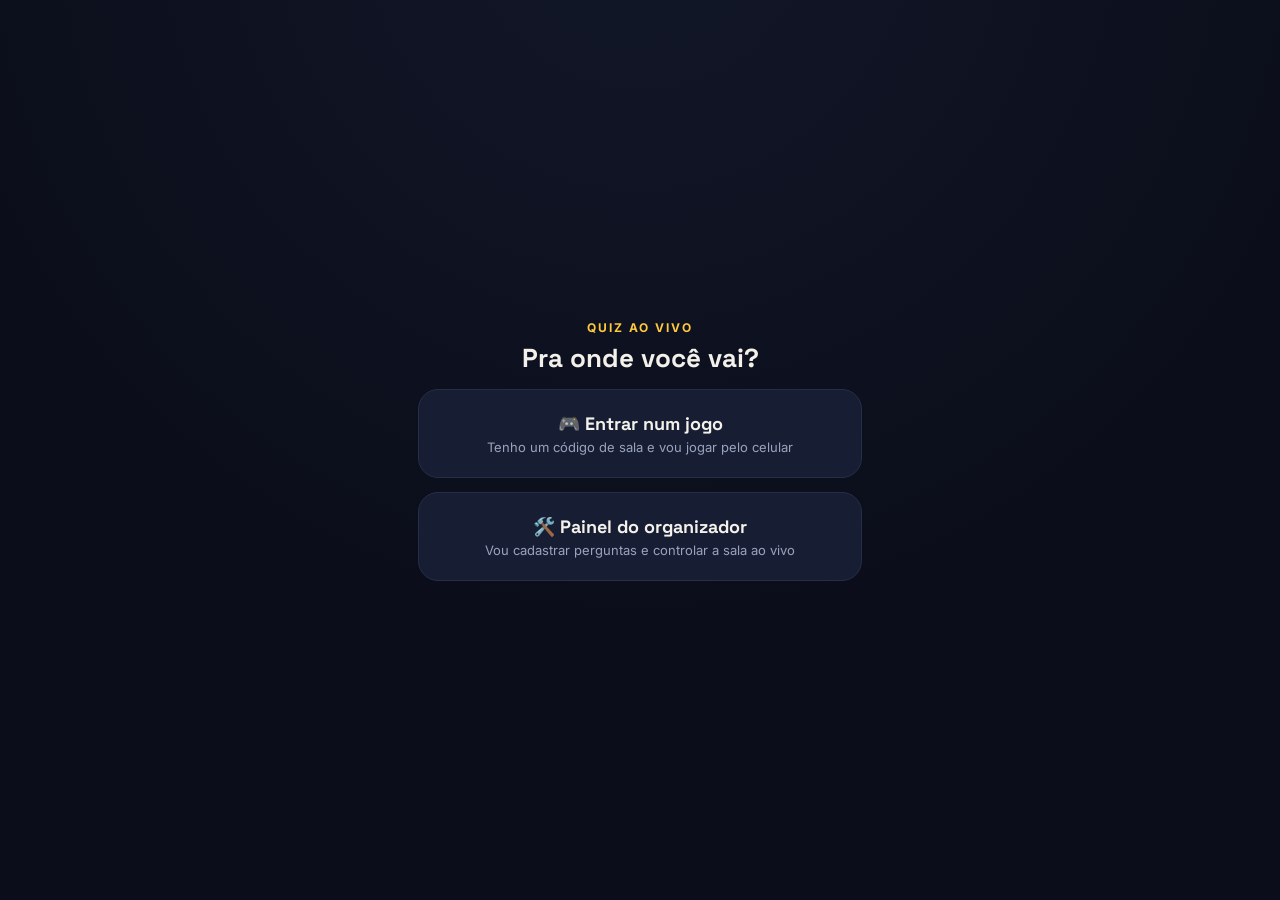
==== index.html @ fa2abb72 "Version 0.2.0" ====
<!DOCTYPE html>
<html lang="pt-BR">
<head>
<meta charset="UTF-8" />
<meta name="viewport" content="width=device-width, initial-scale=1.0" />
<title>Quiz ao Vivo</title>
<link rel="icon" href="jogo/jogo-favicon.png" />
<link rel="stylesheet" href="shared/theme.css" />
<style>
  .home-wrap { align-items: center; justify-content: center; text-align: center; }
  .choice-card {
    display: block; text-decoration: none; background: var(--surface);
    border: 1.5px solid var(--surface-line); border-radius: var(--radius-lg);
    padding: 22px; margin-top: 14px; width: 100%; transition: border-color .15s ease;
  }
  .choice-card:hover { border-color: var(--gold); }
  .choice-card .big { font-family: var(--font-display); font-size: 18px; font-weight: 700; color: var(--text); }
  .choice-card .small { font-size: 13px; color: var(--text-dim); margin-top: 4px; }
</style>
</head>
<body>
  <div class="container home-wrap">
    <div class="eyebrow">quiz ao vivo</div>
    <h1 style="font-size:26px; margin-top:6px;">Pra onde você vai?</h1>

    <a class="choice-card" href="jogo/index.html">
      <div class="big">🎮 Entrar num jogo</div>
      <div class="small">Tenho um código de sala e vou jogar pelo celular</div>
    </a>

    <a class="choice-card" href="admin/index.html">
      <div class="big">🛠️ Painel do organizador</div>
      <div class="small">Vou cadastrar perguntas e controlar a sala ao vivo</div>
    </a>
  </div>
</body>
</html>
---- shared/theme.css ----
@import url('https://fonts.googleapis.com/css2?family=Space+Grotesk:wght@500;700&family=Inter:wght@400;500;600;700;800&display=swap');

:root {
  --bg: #0B0E1A;
  --bg2: #121729;
  --surface: #171E33;
  --surface-line: #262E47;
  --text: #F3F1EA;
  --text-dim: #9AA3BD;
  --gold: #FFC93C;
  --coral: #FF4D6D;
  --green: #3DDC97;
  --blue: #4D7CFF;
  --purple: #B45DFF;
  --teal: #2BD9C9;
  --radius: 14px;
  --radius-lg: 20px;
  --font-display: 'Space Grotesk', sans-serif;
  --font-body: 'Inter', sans-serif;
}

* { box-sizing: border-box; }

html, body {
  margin: 0;
  min-height: 100vh;
  background: radial-gradient(circle at 50% -10%, var(--bg2), var(--bg) 60%);
  color: var(--text);
  font-family: var(--font-body);
}

button, input, select, textarea { font-family: inherit; color: inherit; }

a { color: var(--gold); }

::selection { background: var(--gold); color: #000; }

.eyebrow {
  font-size: 12px;
  letter-spacing: 2px;
  text-transform: uppercase;
  color: var(--gold);
  font-weight: 700;
}

h1, h2, h3 { font-family: var(--font-display); margin: 0; }

.card {
  background: var(--surface);
  border: 1px solid var(--surface-line);
  border-radius: var(--radius-lg);
  padding: 20px;
}

.input, select.input, textarea.input {
  background: var(--surface);
  border: 1.5px solid var(--surface-line);
  border-radius: 10px;
  padding: 12px 14px;
  color: var(--text);
  outline: none;
  width: 100%;
  font-size: 15px;
}
.input:focus { border-color: var(--gold); }

.btn {
  border: none;
  border-radius: var(--radius);
  padding: 14px 20px;
  font-size: 15px;
  font-weight: 700;
  cursor: pointer;
  display: inline-flex;
  align-items: center;
  justify-content: center;
  gap: 8px;
  transition: transform .08s ease, opacity .15s ease;
}
.btn:active { transform: scale(0.98); }
.btn:disabled { opacity: .45; cursor: not-allowed; }
.btn-primary { background: var(--gold); color: #14100a; }
.btn-success { background: var(--green); color: #06231a; }
.btn-danger { background: var(--coral); color: #1a0509; }
.btn-ghost { background: transparent; color: var(--text); border: 1.5px solid var(--surface-line); }
.btn-block { width: 100%; }

.btn-link {
  background: none; border: none; color: var(--text-dim);
  font-size: 13px; text-decoration: underline; cursor: pointer; padding: 4px;
}

.pill {
  background: var(--bg2);
  border: 1px solid var(--surface-line);
  border-radius: 999px;
  padding: 6px 14px;
  font-size: 13px;
  display: inline-block;
}

.spinner {
  width: 22px; height: 22px; border-radius: 50%;
  border: 3px solid var(--surface-line); border-top-color: var(--gold);
  animation: spin .8s linear infinite;
}
@keyframes spin { to { transform: rotate(360deg); } }

/* --- opções de resposta estilo Kahoot --- */
.opt-diamond, .opt-triangle, .opt-circle, .opt-square, .opt-pentagon, .opt-hexagon {
  display: inline-block; width: 16px; height: 16px; background: #fff; opacity: .9; flex-shrink: 0;
}
.opt-diamond { transform: rotate(45deg); }
.opt-triangle {
  width: 0; height: 0; background: none;
  border-left: 8px solid transparent; border-right: 8px solid transparent; border-bottom: 16px solid #fff;
}
.opt-circle { border-radius: 50%; }
.opt-pentagon { clip-path: polygon(50% 0%, 100% 38%, 82% 100%, 18% 100%, 0% 38%); }
.opt-hexagon { clip-path: polygon(25% 0%,75% 0%,100% 50%,75% 100%,25% 100%,0% 50%); }

.opt-0 { background: var(--coral); }
.opt-1 { background: var(--blue); }
.opt-2 { background: var(--gold); }
.opt-3 { background: var(--green); }
.opt-4 { background: var(--purple); }
.opt-5 { background: var(--teal); }

.option-btn {
  display: flex; align-items: center; gap: 12px;
  border: none; border-radius: var(--radius);
  padding: 18px 16px; color: #12101a; font-weight: 700; font-size: 16px;
  text-align: left; width: 100%; cursor: pointer;
}
.option-btn[data-selected="true"] { outline: 3px solid #fff; }
.option-btn:disabled { cursor: default; }

.timer-ring {
  width: 64px; height: 64px; border-radius: 50%;
  border: 4px solid var(--gold);
  display: flex; align-items: center; justify-content: center;
  font-family: var(--font-display); font-size: 22px; font-weight: 700;
  margin: 10px auto 0;
}
.timer-ring.low { border-color: var(--coral); }

.container {
  max-width: 480px; margin: 0 auto; padding: 28px 18px;
  min-height: 100vh; display: flex; flex-direction: column;
}
.container.wide { max-width: 780px; }

.error-text { color: var(--coral); font-size: 13px; margin-top: 6px; }

@media (min-width: 640px) {
  .grid-2 { display: grid; grid-template-columns: 1fr 1fr; gap: 14px; }
}
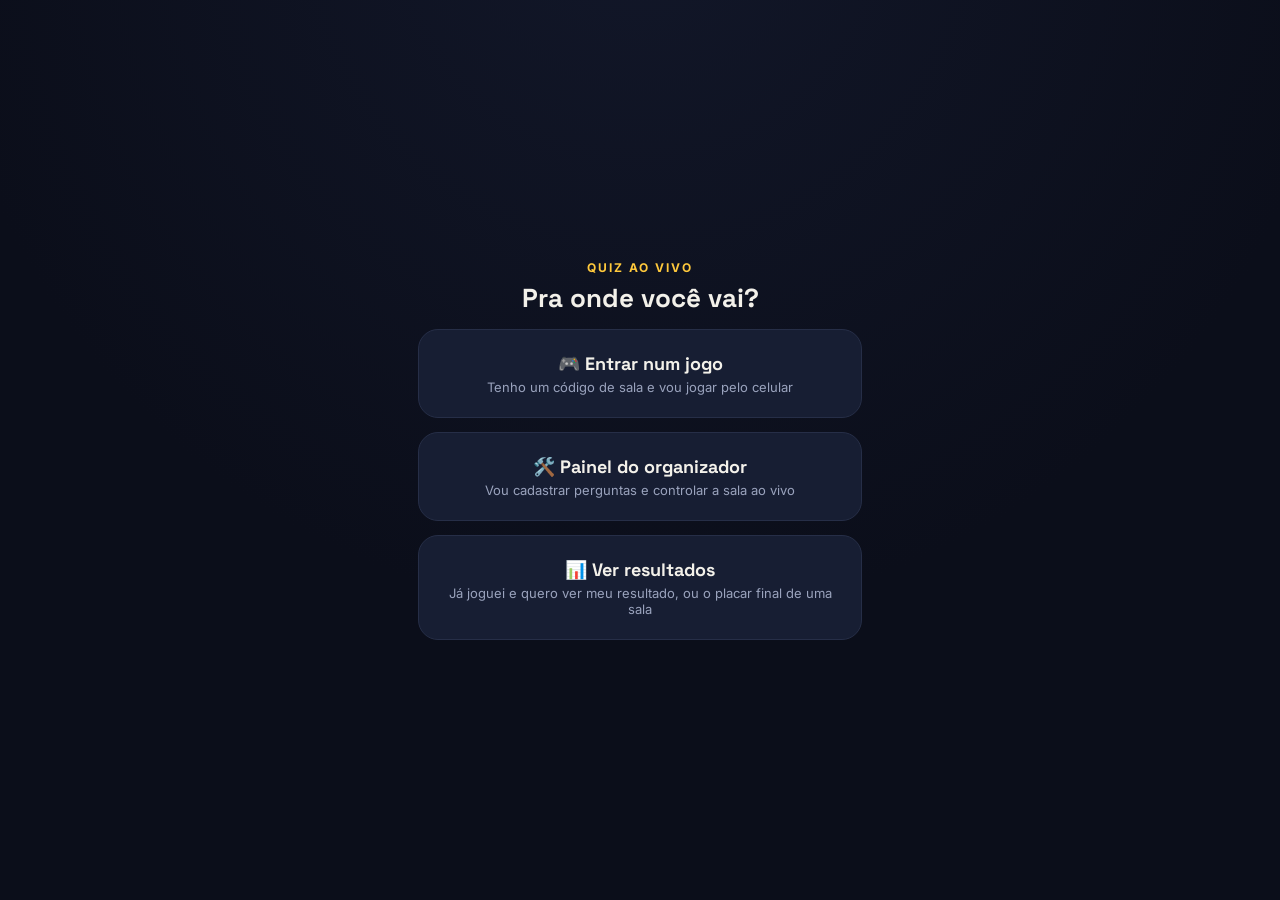
==== commit ba75c4fd: "Version 1.3.3" ====
--- a/index.html
+++ b/index.html
@@ -32,6 +32,11 @@
       <div class="big">🛠️ Painel do organizador</div>
       <div class="small">Vou cadastrar perguntas e controlar a sala ao vivo</div>
     </a>
+
+    <a class="choice-card" href="jogo/index.html?view=results">
+      <div class="big">📊 Ver resultados</div>
+      <div class="small">Já joguei e quero ver meu resultado, ou o placar final de uma sala</div>
+    </a>
   </div>
 </body>
 </html>
--- a/shared/theme.css
+++ b/shared/theme.css
@@ -131,6 +131,11 @@
   border: none; border-radius: var(--radius);
   padding: 18px 16px; color: #12101a; font-weight: 700; font-size: 16px;
   text-align: left; width: 100%; cursor: pointer;
+  min-height: 76px; box-sizing: border-box;
+}
+.option-btn > span:last-child {
+  display: -webkit-box; -webkit-line-clamp: 3; -webkit-box-orient: vertical;
+  overflow: hidden; line-height: 1.25;
 }
 .option-btn[data-selected="true"] { outline: 3px solid #fff; }
 .option-btn:disabled { cursor: default; }
